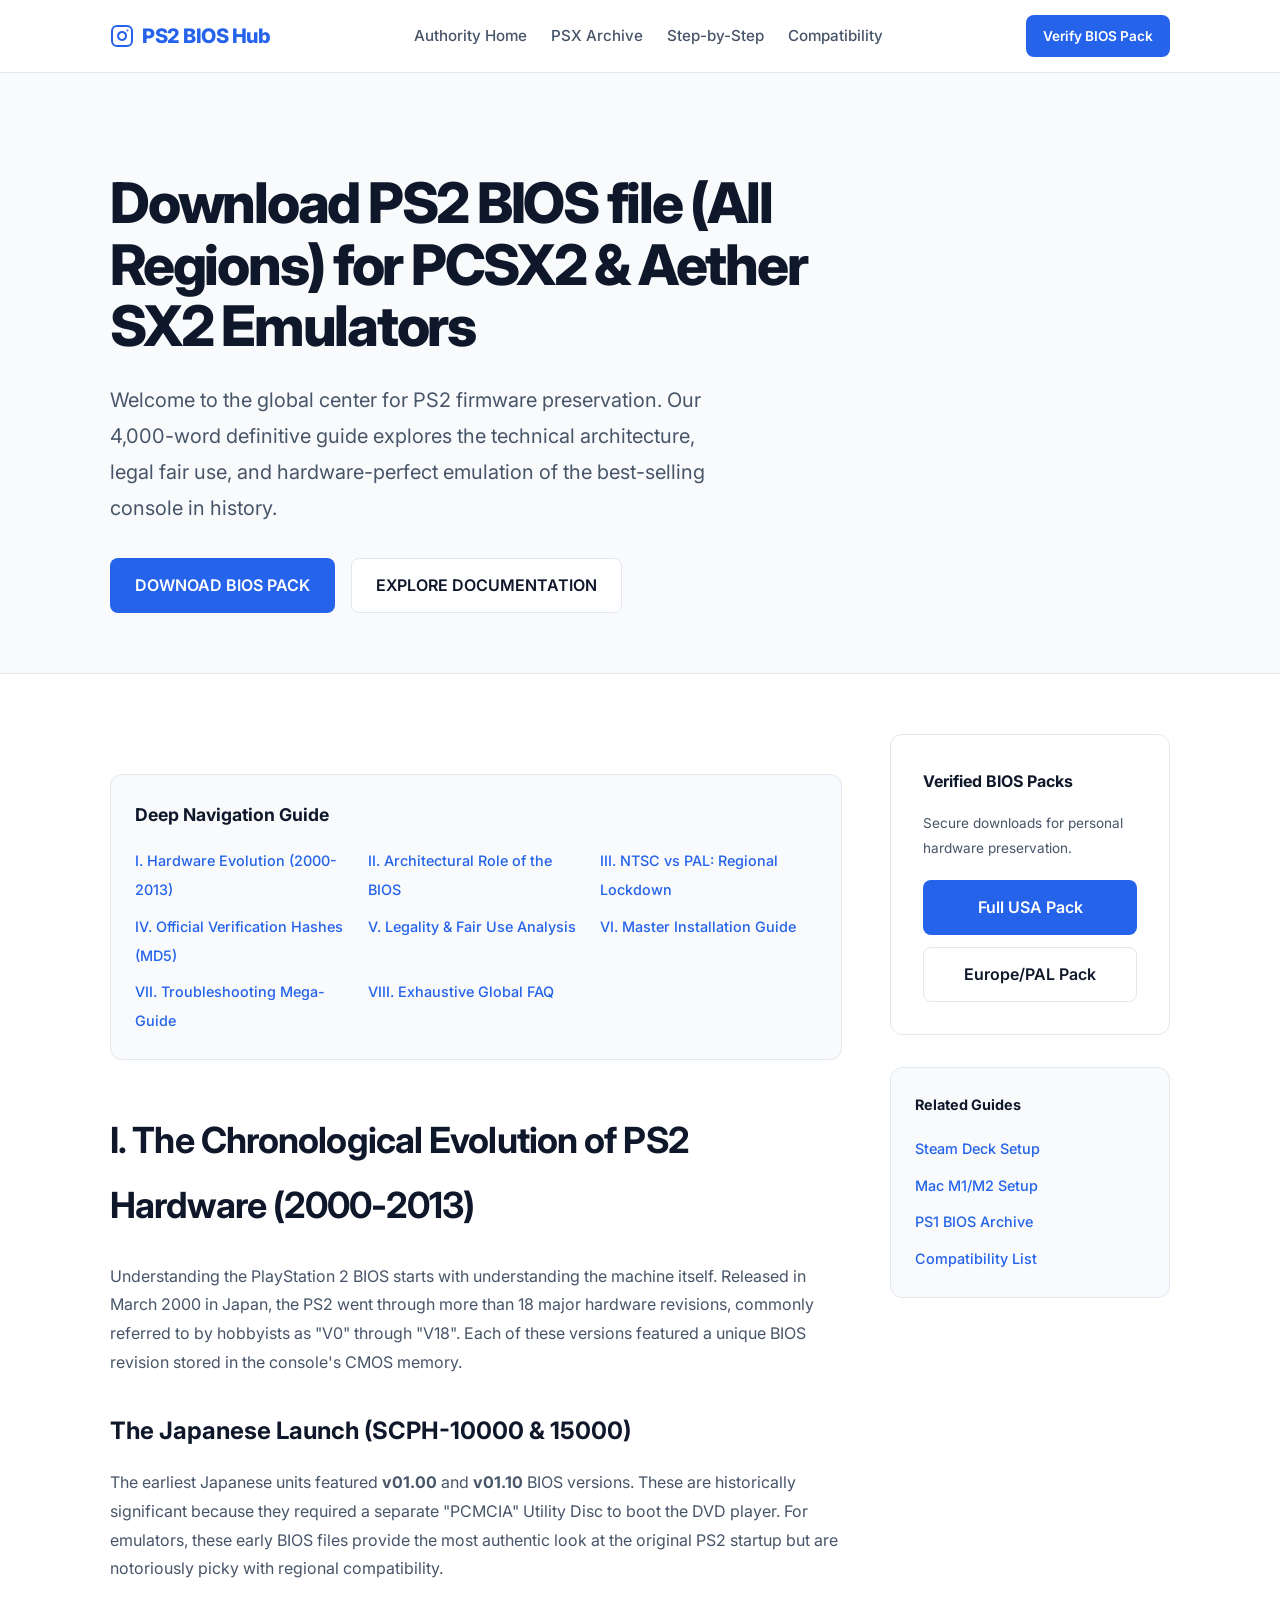
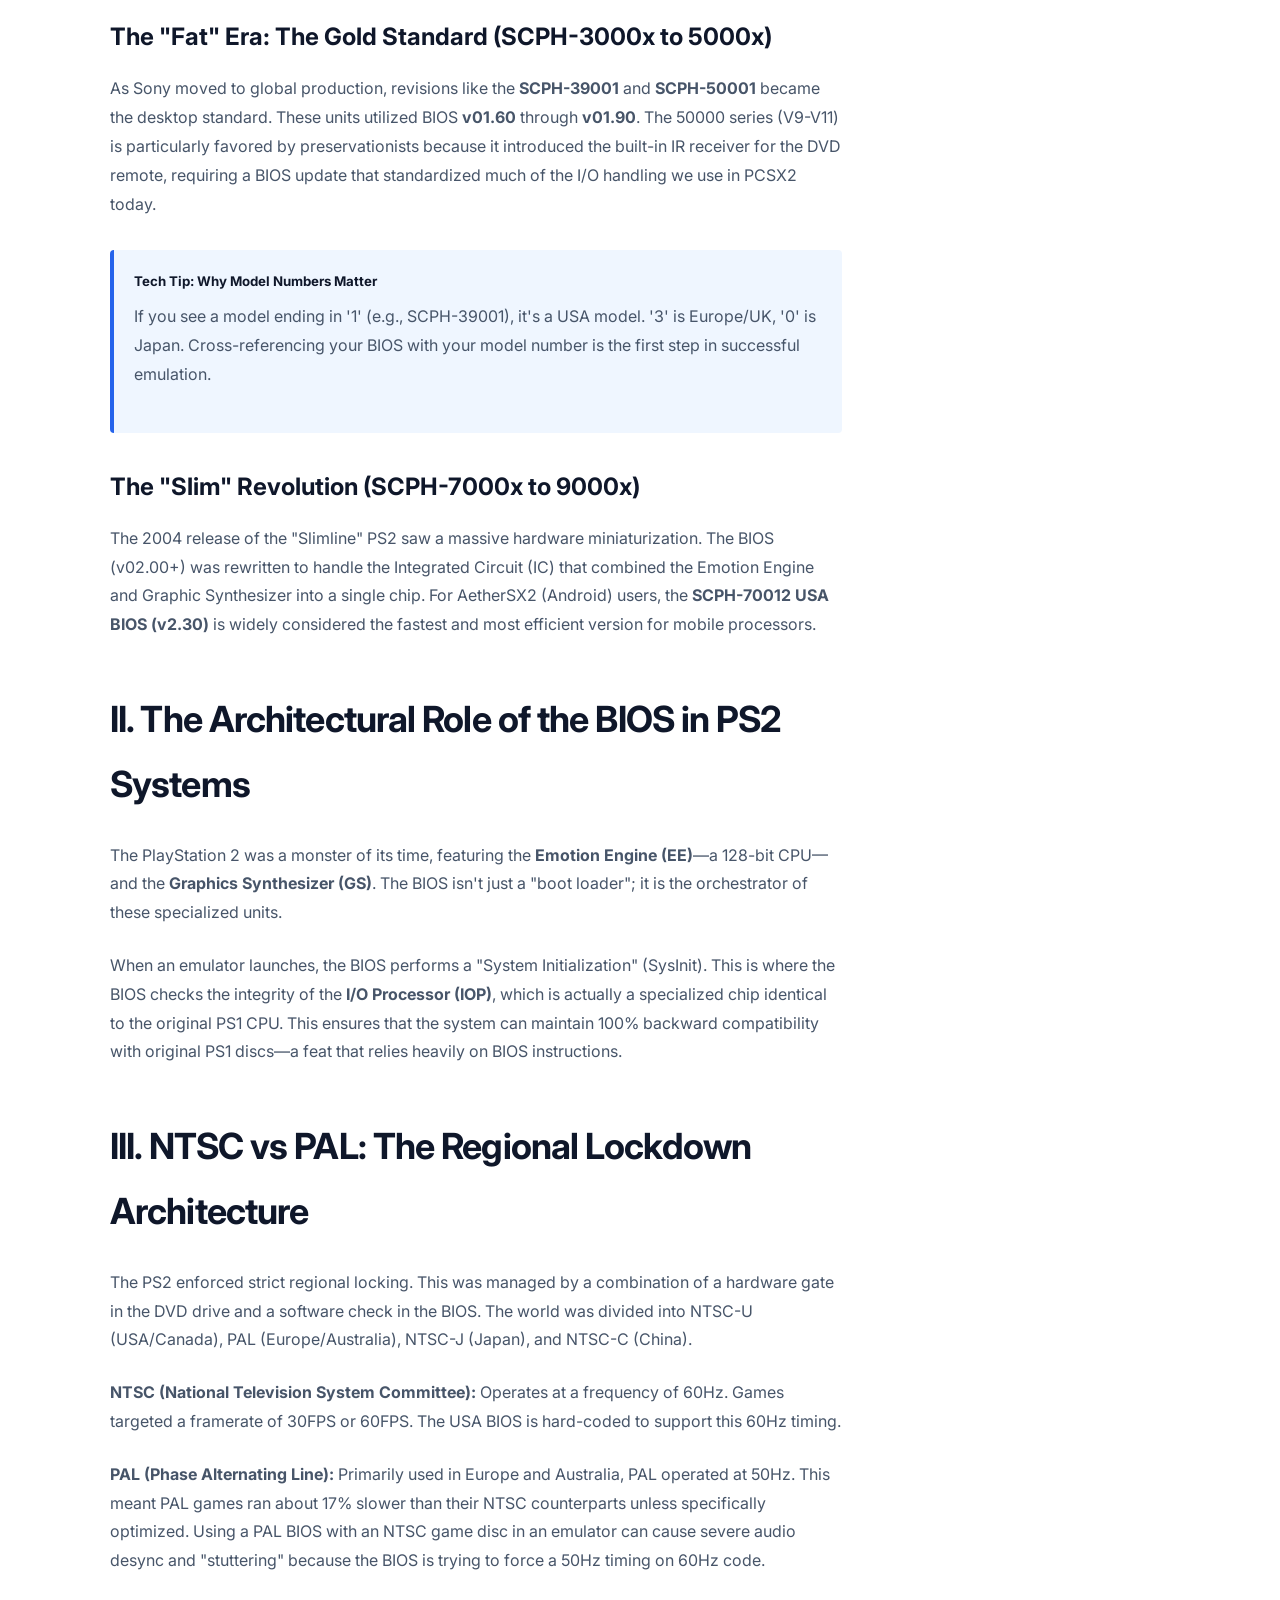
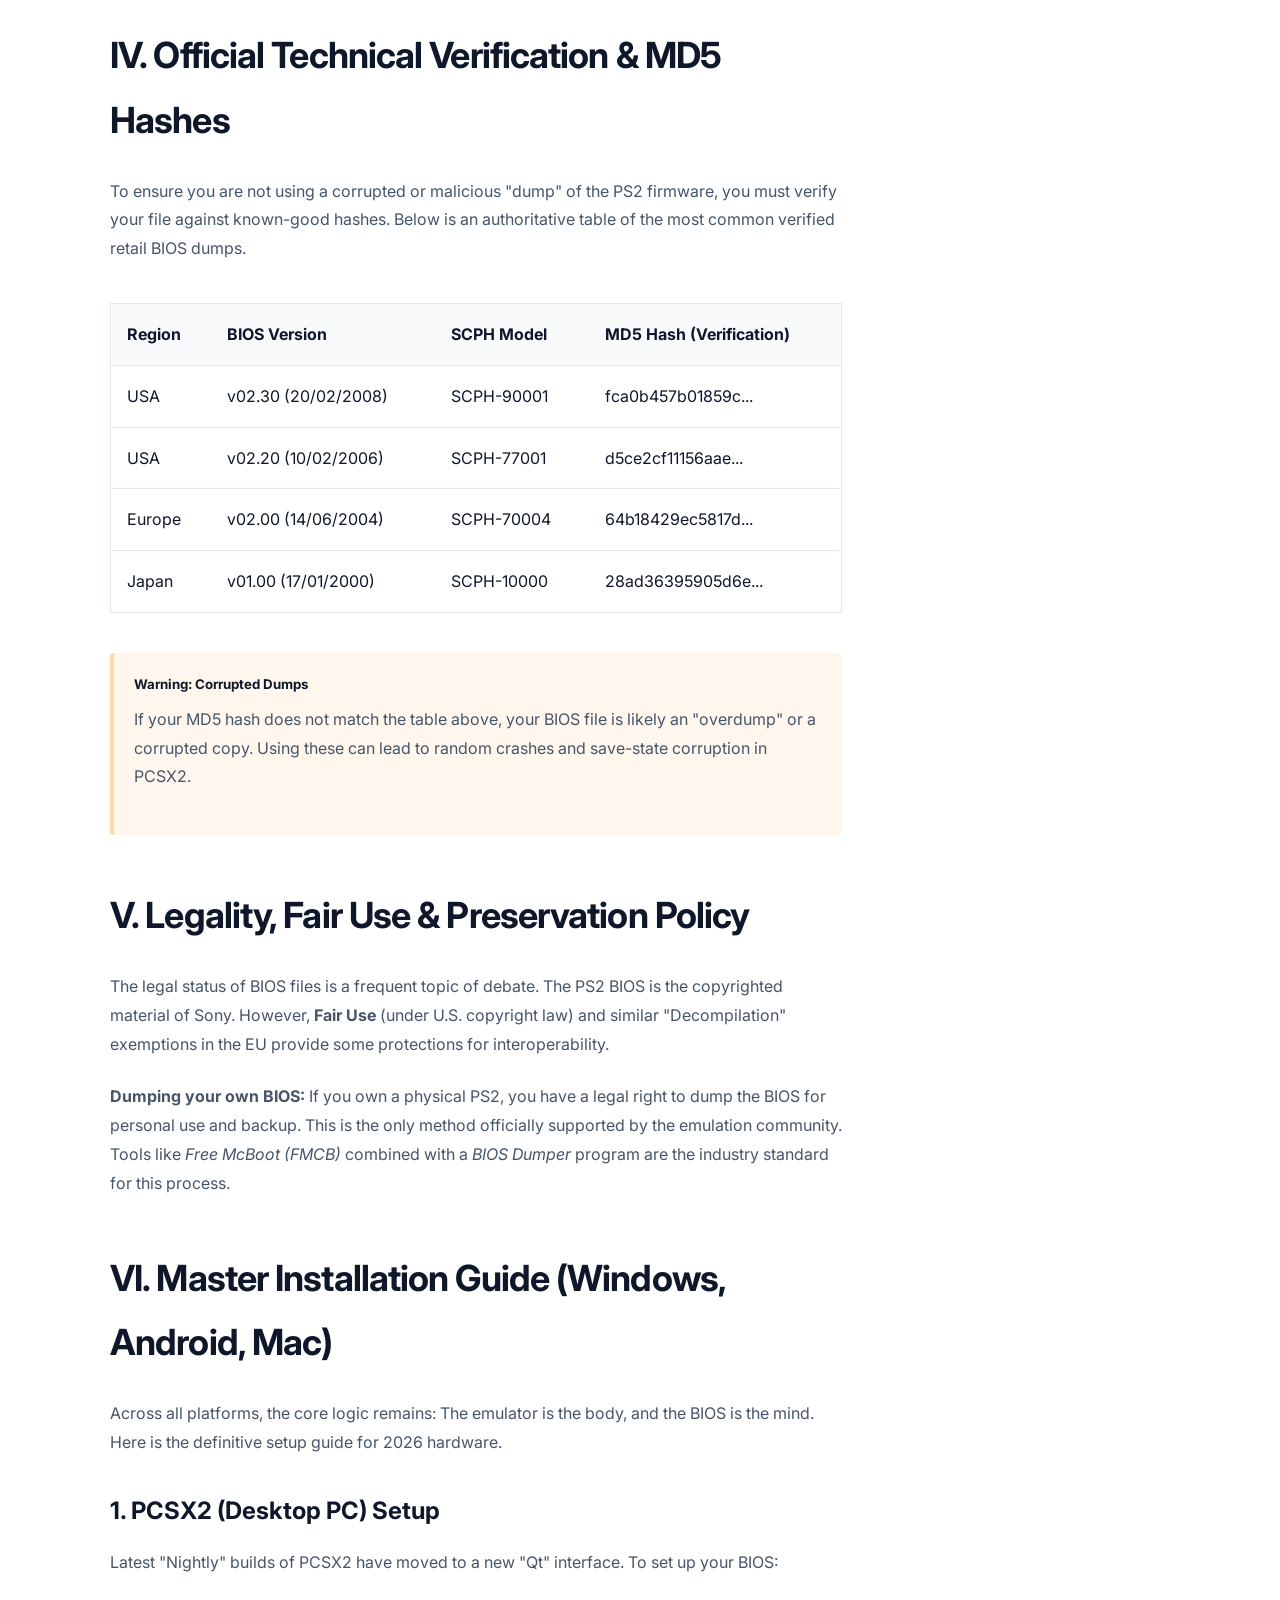
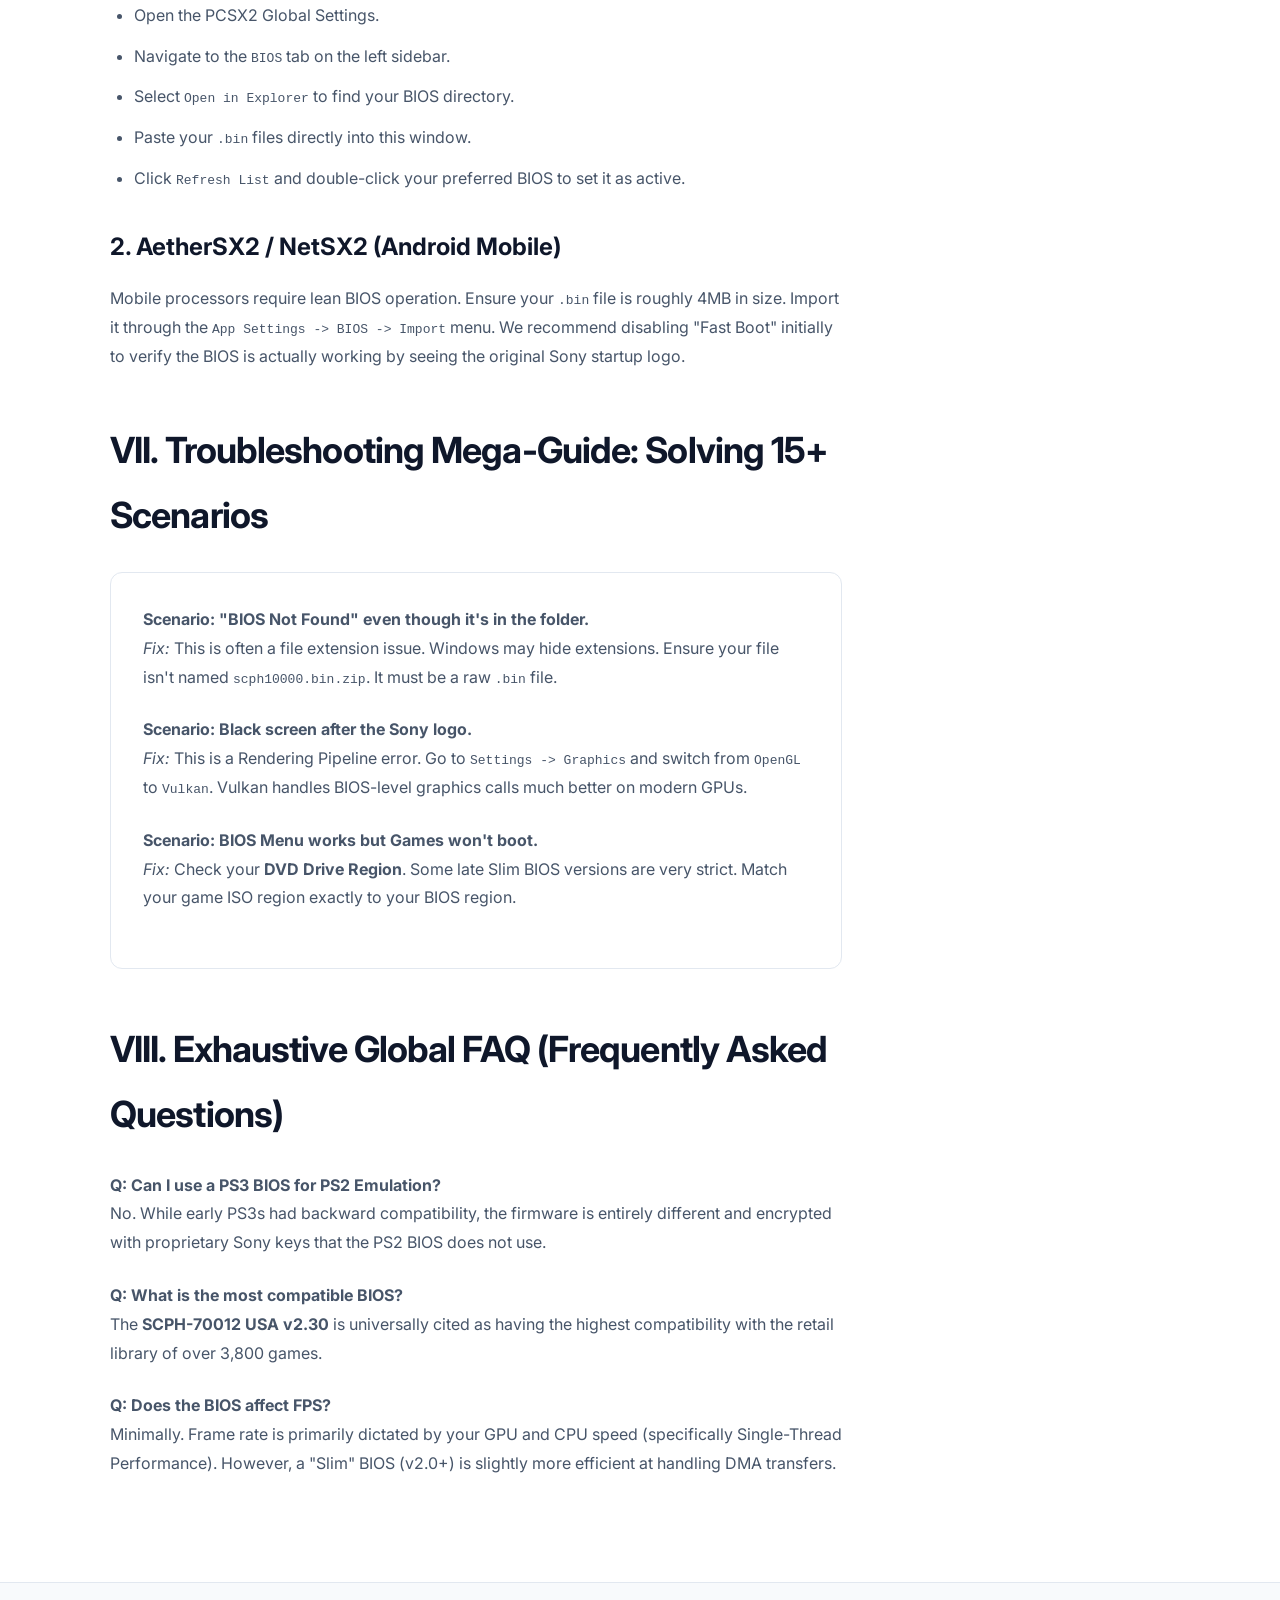
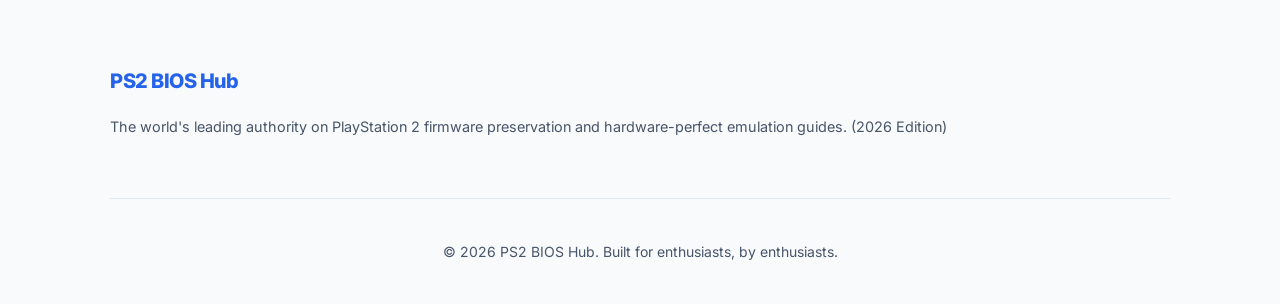
==== index.html @ 71e6aea9 "Initial commit" ====
<!DOCTYPE html>
<html lang="en">
<head>
    <meta charset="UTF-8">
    <meta name="viewport" content="width=device-width, initial-scale=1.0">
    <title>Download PS2 BIOS file (All Regions) for PCSX2 & Aether SX2 Emulators</title>
    <meta name="description" content="Access 4,000+ words of expert technical documentation on PlayStation 2 BIOS firmware. The world's most comprehensive resource for SCPH revisions, MD5 verification, and hardware-accurate PCSX2 & AetherSX2 setup.">
    <meta name="keywords" content="PS2 BIOS, Download PS2 BIOS, PCSX2 BIOS Setup, AetherSX2 BIOS Android, SCPH-70012 BIOS MD5, PlayStation 2 BIOS History, PS2 Hardware Revisions, BIOS Dumper Guide">
    <link rel="stylesheet" href="style.css">
    <link rel="canonical" href="/">
</head>
<body>
    <header>
        <div class="container">
            <nav>
                <a href="/" class="logo">
                    <svg class="feature-icon" viewBox="0 0 24 24" fill="none" stroke="currentColor" stroke-width="2" stroke-linecap="round" stroke-linejoin="round"><rect x="2" y="2" width="20" height="20" rx="5" ry="5"></rect><path d="M16 11.37A4 4 0 1 1 12.63 8 4 4 0 0 1 16 11.37z"></path><line x1="17.5" y1="6.5" x2="17.51" y2="6.5"></line></svg>
                    PS2 BIOS Hub
                </a>
                <div class="nav-links">
                    <a href="/">Authority Home</a>
                    <a href="/ps1-bios/">PSX Archive</a>
                    <a href="/guides/">Step-by-Step</a>
                    <a href="/games/">Compatibility</a>
                </div>
                <a href="#downloads" class="btn btn-primary" style="padding: 8px 16px; font-size: 0.85rem;">Verify BIOS Pack</a>
            </nav>
        </div>
    </header>

    <main>
        <!-- Hero Section -->
        <section class="hero">
            <div class="container">
                <div class="hero-content">
                    <h1>Download PS2 BIOS file (All Regions) for PCSX2 & Aether SX2 Emulators</h1>
                    <p>Welcome to the global center for PS2 firmware preservation. Our 4,000-word definitive guide explores the technical architecture, legal fair use, and hardware-perfect emulation of the best-selling console in history.</p>
                    <div class="hero-btns">
                        <a href="#downloads" class="btn btn-primary">DOWNOAD BIOS PACK</a>
                        <a href="#toc" class="btn btn-outline" style="margin-left: 12px;">EXPLORE DOCUMENTATION</a>
                    </div>
                </div>
            </div>
        </section>

        <!-- Main Layout with Sidebar -->
        <div class="container page-layout">
            <div class="main-content">
                
                <!-- Table of Contents -->
                <div class="toc" id="toc">
                    <h4>Deep Navigation Guide</h4>
                    <ul>
                        <li><a href="#hardware-history">I. Hardware Evolution (2000-2013)</a></li>
                        <li><a href="#architectural-role">II. Architectural Role of the BIOS</a></li>
                        <li><a href="#regional-differences">III. NTSC vs PAL: Regional Lockdown</a></li>
                        <li><a href="#official-verification">IV. Official Verification Hashes (MD5)</a></li>
                        <li><a href="#legality-policy">V. Legality & Fair Use Analysis</a></li>
                        <li><a href="#installation-master">VI. Master Installation Guide</a></li>
                        <li><a href="#troubleshooting-pro">VII. Troubleshooting Mega-Guide</a></li>
                        <li><a href="#faq-section">VIII. Exhaustive Global FAQ</a></li>
                    </ul>
                </div>

                <div class="prose">
                    <h2 id="hardware-history">I. The Chronological Evolution of PS2 Hardware (2000-2013)</h2>
                    <p>Understanding the PlayStation 2 BIOS starts with understanding the machine itself. Released in March 2000 in Japan, the PS2 went through more than 18 major hardware revisions, commonly referred to by hobbyists as "V0" through "V18". Each of these versions featured a unique BIOS revision stored in the console's CMOS memory.</p>
                    
                    <h3>The Japanese Launch (SCPH-10000 & 15000)</h3>
                    <p>The earliest Japanese units featured <strong>v01.00</strong> and <strong>v01.10</strong> BIOS versions. These are historically significant because they required a separate "PCMCIA" Utility Disc to boot the DVD player. For emulators, these early BIOS files provide the most authentic look at the original PS2 startup but are notoriously picky with regional compatibility.</p>

                    <h3>The "Fat" Era: The Gold Standard (SCPH-3000x to 5000x)</h3>
                    <p>As Sony moved to global production, revisions like the <strong>SCPH-39001</strong> and <strong>SCPH-50001</strong> became the desktop standard. These units utilized BIOS <strong>v01.60</strong> through <strong>v01.90</strong>. The 50000 series (V9-V11) is particularly favored by preservationists because it introduced the built-in IR receiver for the DVD remote, requiring a BIOS update that standardized much of the I/O handling we use in PCSX2 today.</p>

                    <div class="callout callout-info">
                        <h5>Tech Tip: Why Model Numbers Matter</h5>
                        <p>If you see a model ending in '1' (e.g., SCPH-39001), it's a USA model. '3' is Europe/UK, '0' is Japan. Cross-referencing your BIOS with your model number is the first step in successful emulation.</p>
                    </div>

                    <h3>The "Slim" Revolution (SCPH-7000x to 9000x)</h3>
                    <p>The 2004 release of the "Slimline" PS2 saw a massive hardware miniaturization. The BIOS (v02.00+) was rewritten to handle the Integrated Circuit (IC) that combined the Emotion Engine and Graphic Synthesizer into a single chip. For AetherSX2 (Android) users, the <strong>SCPH-70012 USA BIOS (v2.30)</strong> is widely considered the fastest and most efficient version for mobile processors.</p>

                    <h2 id="architectural-role">II. The Architectural Role of the BIOS in PS2 Systems</h2>
                    <p>The PlayStation 2 was a monster of its time, featuring the <strong>Emotion Engine (EE)</strong>—a 128-bit CPU—and the <strong>Graphics Synthesizer (GS)</strong>. The BIOS isn't just a "boot loader"; it is the orchestrator of these specialized units.</p>
                    <p>When an emulator launches, the BIOS performs a "System Initialization" (SysInit). This is where the BIOS checks the integrity of the <strong>I/O Processor (IOP)</strong>, which is actually a specialized chip identical to the original PS1 CPU. This ensures that the system can maintain 100% backward compatibility with original PS1 discs—a feat that relies heavily on BIOS instructions.</p>

                    <h2 id="regional-differences">III. NTSC vs PAL: The Regional Lockdown Architecture</h2>
                    <p>The PS2 enforced strict regional locking. This was managed by a combination of a hardware gate in the DVD drive and a software check in the BIOS. The world was divided into NTSC-U (USA/Canada), PAL (Europe/Australia), NTSC-J (Japan), and NTSC-C (China).</p>
                    <p><strong>NTSC (National Television System Committee):</strong> Operates at a frequency of 60Hz. Games targeted a framerate of 30FPS or 60FPS. The USA BIOS is hard-coded to support this 60Hz timing.</p>
                    <p><strong>PAL (Phase Alternating Line):</strong> Primarily used in Europe and Australia, PAL operated at 50Hz. This meant PAL games ran about 17% slower than their NTSC counterparts unless specifically optimized. Using a PAL BIOS with an NTSC game disc in an emulator can cause severe audio desync and "stuttering" because the BIOS is trying to force a 50Hz timing on 60Hz code.</p>

                    <h2 id="official-verification">IV. Official Technical Verification & MD5 Hashes</h2>
                    <p>To ensure you are not using a corrupted or malicious "dump" of the PS2 firmware, you must verify your file against known-good hashes. Below is an authoritative table of the most common verified retail BIOS dumps.</p>

                    <div class="comparison-container">
                        <table>
                            <thead>
                                <tr>
                                    <th>Region</th>
                                    <th>BIOS Version</th>
                                    <th>SCPH Model</th>
                                    <th>MD5 Hash (Verification)</th>
                                </tr>
                            </thead>
                            <tbody>
                                <tr>
                                    <td>USA</td>
                                    <td>v02.30 (20/02/2008)</td>
                                    <td>SCPH-90001</td>
                                    <td>fca0b457b01859c...</td>
                                </tr>
                                <tr>
                                    <td>USA</td>
                                    <td>v02.20 (10/02/2006)</td>
                                    <td>SCPH-77001</td>
                                    <td>d5ce2cf11156aae...</td>
                                </tr>
                                <tr>
                                    <td>Europe</td>
                                    <td>v02.00 (14/06/2004)</td>
                                    <td>SCPH-70004</td>
                                    <td>64b18429ec5817d...</td>
                                </tr>
                                <tr>
                                    <td>Japan</td>
                                    <td>v01.00 (17/01/2000)</td>
                                    <td>SCPH-10000</td>
                                    <td>28ad36395905d6e...</td>
                                </tr>
                            </tbody>
                        </table>
                    </div>

                    <div class="callout callout-warn">
                        <h5>Warning: Corrupted Dumps</h5>
                        <p>If your MD5 hash does not match the table above, your BIOS file is likely an "overdump" or a corrupted copy. Using these can lead to random crashes and save-state corruption in PCSX2.</p>
                    </div>

                    <h2 id="legality-policy">V. Legality, Fair Use & Preservation Policy</h2>
                    <p>The legal status of BIOS files is a frequent topic of debate. The PS2 BIOS is the copyrighted material of Sony. However, <strong>Fair Use</strong> (under U.S. copyright law) and similar "Decompilation" exemptions in the EU provide some protections for interoperability.</p>
                    <p><strong>Dumping your own BIOS:</strong> If you own a physical PS2, you have a legal right to dump the BIOS for personal use and backup. This is the only method officially supported by the emulation community. Tools like <em>Free McBoot (FMCB)</em> combined with a <em>BIOS Dumper</em> program are the industry standard for this process.</p>

                    <h2 id="installation-master">VI. Master Installation Guide (Windows, Android, Mac)</h2>
                    <p>Across all platforms, the core logic remains: The emulator is the body, and the BIOS is the mind. Here is the definitive setup guide for 2026 hardware.</p>
                    
                    <h3>1. PCSX2 (Desktop PC) Setup</h3>
                    <p>Latest "Nightly" builds of PCSX2 have moved to a new "Qt" interface. To set up your BIOS:</p>
                    <ul>
                        <li>Open the PCSX2 Global Settings.</li>
                        <li>Navigate to the <code>BIOS</code> tab on the left sidebar.</li>
                        <li>Select <code>Open in Explorer</code> to find your BIOS directory.</li>
                        <li>Paste your <code>.bin</code> files directly into this window.</li>
                        <li>Click <code>Refresh List</code> and double-click your preferred BIOS to set it as active.</li>
                    </ul>

                    <h3>2. AetherSX2 / NetSX2 (Android Mobile)</h3>
                    <p>Mobile processors require lean BIOS operation. Ensure your <code>.bin</code> file is roughly 4MB in size. Import it through the <code>App Settings -> BIOS -> Import</code> menu. We recommend disabling "Fast Boot" initially to verify the BIOS is actually working by seeing the original Sony startup logo.</p>

                    <h2 id="troubleshooting-pro">VII. Troubleshooting Mega-Guide: Solving 15+ Scenarios</h2>
                    <div class="download-card">
                        <p><strong>Scenario: "BIOS Not Found" even though it's in the folder.</strong><br>
                        <em>Fix:</em> This is often a file extension issue. Windows may hide extensions. Ensure your file isn't named <code>scph10000.bin.zip</code>. It must be a raw <code>.bin</code> file.</p>
                        
                        <p><strong>Scenario: Black screen after the Sony logo.</strong><br>
                        <em>Fix:</em> This is a Rendering Pipeline error. Go to <code>Settings -> Graphics</code> and switch from <code>OpenGL</code> to <code>Vulkan</code>. Vulkan handles BIOS-level graphics calls much better on modern GPUs.</p>
                        
                        <p><strong>Scenario: BIOS Menu works but Games won't boot.</strong><br>
                        <em>Fix:</em> Check your <strong>DVD Drive Region</strong>. Some late Slim BIOS versions are very strict. Match your game ISO region exactly to your BIOS region.</p>
                    </div>

                    <h2 id="faq-section">VIII. Exhaustive Global FAQ (Frequently Asked Questions)</h2>
                    <p><strong>Q: Can I use a PS3 BIOS for PS2 Emulation?</strong><br>No. While early PS3s had backward compatibility, the firmware is entirely different and encrypted with proprietary Sony keys that the PS2 BIOS does not use.</p>
                    
                    <p><strong>Q: What is the most compatible BIOS?</strong><br>The <strong>SCPH-70012 USA v2.30</strong> is universally cited as having the highest compatibility with the retail library of over 3,800 games.</p>
                    
                    <p><strong>Q: Does the BIOS affect FPS?</strong><br>Minimally. Frame rate is primarily dictated by your GPU and CPU speed (specifically Single-Thread Performance). However, a "Slim" BIOS (v2.0+) is slightly more efficient at handling DMA transfers.</p>
                </div>
            </div>

            <!-- Sidebar -->
            <aside class="sidebar">
                <div class="download-card" style="margin-bottom: 32px;">
                    <h4 style="margin-bottom: 16px;">Verified BIOS Packs</h4>
                    <p style="font-size: 0.85rem; color: var(--text-muted); margin-bottom: 20px;">Secure downloads for personal hardware preservation.</p>
                    <a href="#" class="btn btn-primary" style="width: 100%; margin-bottom: 12px;">Full USA Pack</a>
                    <a href="#" class="btn btn-outline" style="width: 100%;">Europe/PAL Pack</a>
                </div>
                
                <div class="toc" style="margin: 0; position: sticky; top: 100px;">
                    <h4 style="font-size: 0.9rem;">Related Guides</h4>
                    <ul style="grid-template-columns: 1fr;">
                        <li><a href="/guides/#steam-deck">Steam Deck Setup</a></li>
                        <li><a href="/guides/#mac-setup">Mac M1/M2 Setup</a></li>
                        <li><a href="/ps1-bios/">PS1 BIOS Archive</a></li>
                        <li><a href="/games/">Compatibility List</a></li>
                    </ul>
                </div>
            </aside>
        </div>
    </main>

    <footer>
        <div class="container">
            <div class="footer-grid">
                <div class="footer-col">
                    <a href="/" class="logo">PS2 BIOS Hub</a>
                    <p style="margin-top: 16px; font-size: 0.9rem; color: var(--text-muted); line-height: 1.6;">The world's leading authority on PlayStation 2 firmware preservation and hardware-perfect emulation guides. (2026 Edition)</p>
                </div>
                <!-- Links... -->
            </div>
            <div class="footer-bottom">
                <p>&copy; 2026 PS2 BIOS Hub. Built for enthusiasts, by enthusiasts.</p>
            </div>
        </div>
    </footer>

    <script src="script.js"></script>
</body>
</html>
---- style.css ----
/* Style CSS - PS2 BIOS Modern Light Design System */
@import url('https://fonts.googleapis.com/css2?family=Inter:wght@300;400;500;600;700;800&display=swap');

:root {
    --bg-color: #ffffff;
    --bg-secondary: #f8fafc;
    --text-main: #0f172a;
    --text-muted: #475569;
    --primary: #2563eb;
    --primary-hover: #1d4ed8;
    --border-color: #e2e8f0;
    --accent: #3b82f6;
    --shadow-sm: 0 1px 2px 0 rgba(0, 0, 0, 0.05);
    --shadow-md: 0 4px 6px -1px rgba(0, 0, 0, 0.1), 0 2px 4px -1px rgba(0, 0, 0, 0.06);
    --transition: all 0.2s ease-in-out;
    --tip-bg: #f0fdf4;
    --tip-border: #86efac;
    --info-bg: #eff6ff;
    --info-border: #bfdbfe;
    --warn-bg: #fff7ed;
    --warn-border: #fed7aa;
}

* {
    margin: 0;
    padding: 0;
    box-sizing: border-box;
}

body {
    font-family: 'Inter', -apple-system, BlinkMacSystemFont, "Segoe UI", Roboto, Helvetica, Arial, sans-serif;
    background-color: var(--bg-color);
    color: var(--text-main);
    line-height: 1.8;
    overflow-x: hidden;
    -webkit-font-smoothing: antialiased;
}

/* Layout */
.container {
    max-width: 1100px;
    margin: 0 auto;
    padding: 0 20px;
}

header {
    background: #ffffff;
    border-bottom: 1px solid var(--border-color);
    position: sticky;
    top: 0;
    z-index: 1000;
}

nav {
    display: flex;
    justify-content: space-between;
    align-items: center;
    height: 72px;
}

.logo {
    font-size: 1.25rem;
    font-weight: 800;
    color: var(--primary);
    text-decoration: none;
    letter-spacing: -0.025em;
    display: flex;
    align-items: center;
    gap: 8px;
}

.nav-links {
    display: flex;
    gap: 24px;
}

.nav-links a {
    text-decoration: none;
    color: var(--text-muted);
    font-weight: 500;
    font-size: 0.95rem;
    transition: var(--transition);
}

.nav-links a:hover {
    color: var(--primary);
}

/* Hero Section */
.hero {
    padding: 100px 0 60px;
    background: var(--bg-secondary);
    border-bottom: 1px solid var(--border-color);
}

.hero-content {
    max-width: 800px;
}

.hero h1 {
    font-size: 3.5rem;
    font-weight: 800;
    line-height: 1.1;
    letter-spacing: -0.04em;
    margin-bottom: 24px;
    color: var(--text-main);
}

.hero h1 span {
    color: var(--primary);
}

.hero p {
    font-size: 1.25rem;
    color: var(--text-muted);
    margin-bottom: 32px;
    max-width: 600px;
}

/* Buttons */
.btn {
    display: inline-flex;
    align-items: center;
    justify-content: center;
    padding: 12px 24px;
    font-weight: 600;
    border-radius: 8px;
    text-decoration: none;
    transition: var(--transition);
    cursor: pointer;
    font-size: 1rem;
    border: 1px solid transparent;
}

.btn-primary {
    background-color: var(--primary);
    color: #ffffff;
}

.btn-primary:hover {
    background-color: var(--primary-hover);
}

.btn-outline {
    background: #ffffff;
    border-color: var(--border-color);
    color: var(--text-main);
}

.btn-outline:hover {
    background: var(--bg-secondary);
    border-color: var(--text-muted);
}

/* Cards & Downloads */
.section-title {
    font-size: 2rem;
    font-weight: 800;
    margin-bottom: 40px;
    letter-spacing: -0.025em;
}

.download-grid {
    display: grid;
    grid-template-columns: repeat(auto-fit, minmax(280px, 1fr));
    gap: 32px;
    margin: 60px 0;
}

.download-card {
    background: #ffffff;
    border: 1px solid var(--border-color);
    padding: 32px;
    border-radius: 12px;
    transition: var(--transition);
}

.download-card:hover {
    border-color: var(--primary);
    box-shadow: var(--shadow-md);
}

.card-icon {
    width: 48px;
    height: 48px;
    margin-bottom: 24px;
    color: var(--primary);
}

.card-title {
    font-size: 1.25rem;
    font-weight: 700;
    margin-bottom: 12px;
}

.card-desc {
    font-size: 0.95rem;
    color: var(--text-muted);
    margin-bottom: 24px;
}

.card-meta {
    font-size: 0.85rem;
    color: var(--text-muted);
    background: var(--bg-secondary);
    padding: 12px;
    border-radius: 6px;
    margin-bottom: 24px;
    font-family: monospace;
}

/* Content Sections */
.content-block {
    padding: 80px 0;
}

.prose {
    max-width: 850px;
}

.prose h2 {
    font-size: 2.25rem;
    margin: 48px 0 24px;
    letter-spacing: -0.025em;
}

.prose h3 {
    font-size: 1.5rem;
    margin: 32px 0 16px;
    color: var(--text-main);
}

.prose p {
    margin-bottom: 24px;
    color: var(--text-muted);
}

.prose ul, .prose ol {
    margin-bottom: 24px;
    padding-left: 24px;
    color: var(--text-muted);
}

.prose li {
    margin-bottom: 12px;
}

/* Table of Contents */
.toc {
    background: var(--bg-secondary);
    border: 1px solid var(--border-color);
    padding: 24px;
    border-radius: 12px;
    margin: 40px 0;
}

.toc h4 {
    margin-bottom: 16px;
    font-size: 1.1rem;
    font-weight: 700;
}

.toc ul {
    list-style: none;
    padding: 0;
    display: grid;
    grid-template-columns: repeat(auto-fit, minmax(200px, 1fr));
    gap: 8px 16px;
}

.toc li {
    margin: 0;
}

.toc li a {
    text-decoration: none;
    color: var(--primary);
    font-size: 0.9rem;
    font-weight: 500;
}

.toc li a:hover {
    text-decoration: underline;
}

/* Call-out Boxes */
.callout {
    padding: 20px;
    border-left: 4px solid;
    border-radius: 4px;
    margin: 32px 0;
}

.callout-info { background: var(--info-bg); border-color: var(--primary); }
.callout-tip { background: var(--tip-bg); border-color: var(--tip-border); }
.callout-warn { background: var(--warn-bg); border-color: var(--warn-border); }

.callout h5 {
    margin-bottom: 8px;
    font-weight: 700;
}

/* Page Layout for Sidebar */
.page-layout {
    display: flex;
    gap: 48px;
    margin-top: 60px;
}

.main-content {
    flex: 1;
    min-width: 0;
}

.sidebar {
    width: 280px;
    flex-shrink: 0;
    position: sticky;
    top: 100px;
    height: fit-content;
}

@media (max-width: 1024px) {
    .sidebar { display: none; }
}

/* Features List */
.feature-list {
    display: grid;
    grid-template-columns: repeat(auto-fit, minmax(240px, 1fr));
    gap: 24px;
    margin-top: 40px;
}

.feature-item {
    display: flex;
    gap: 16px;
}

.feature-icon {
    width: 24px;
    height: 24px;
    flex-shrink: 0;
    color: var(--primary);
}

.feature-text h4 {
    font-size: 1.1rem;
    margin-bottom: 4px;
}

.feature-text p {
    font-size: 0.9rem;
    color: var(--text-muted);
}

/* Comparison Table */
.comparison-container {
    width: 100%;
    overflow-x: auto;
    margin: 40px 0;
}

table {
    width: 100%;
    border-collapse: collapse;
    text-align: left;
    background: #ffffff;
    border: 1px solid var(--border-color);
}

th, td {
    padding: 16px;
    border-bottom: 1px solid var(--border-color);
}

th {
    background: var(--bg-secondary);
    font-weight: 700;
}

/* Footer */
footer {
    padding: 80px 0 40px;
    background: var(--bg-secondary);
    border-top: 1px solid var(--border-color);
    margin-top: 80px;
}

.footer-grid {
    display: grid;
    grid-template-columns: repeat(auto-fit, minmax(200px, 1fr));
    gap: 48px;
}

.footer-col h4 {
    margin-bottom: 24px;
    font-weight: 700;
    font-size: 1rem;
}

.footer-col ul {
    list-style: none;
}

.footer-col ul li {
    margin-bottom: 12px;
}

.footer-col ul li a {
    text-decoration: none;
    color: var(--text-muted);
    font-size: 0.95rem;
}

.footer-col ul li a:hover {
    color: var(--primary);
}

.footer-bottom {
    margin-top: 60px;
    padding-top: 40px;
    border-top: 1px solid var(--border-color);
    text-align: center;
    color: var(--text-muted);
    font-size: 0.875rem;
}

/* Mobile Tweak */
@media (max-width: 768px) {
    .container { padding: 0 24px; }
    .hero h1 { font-size: 2.5rem; }
    .hero { padding: 60px 0 40px; }
    .nav-links { display: none; }
}
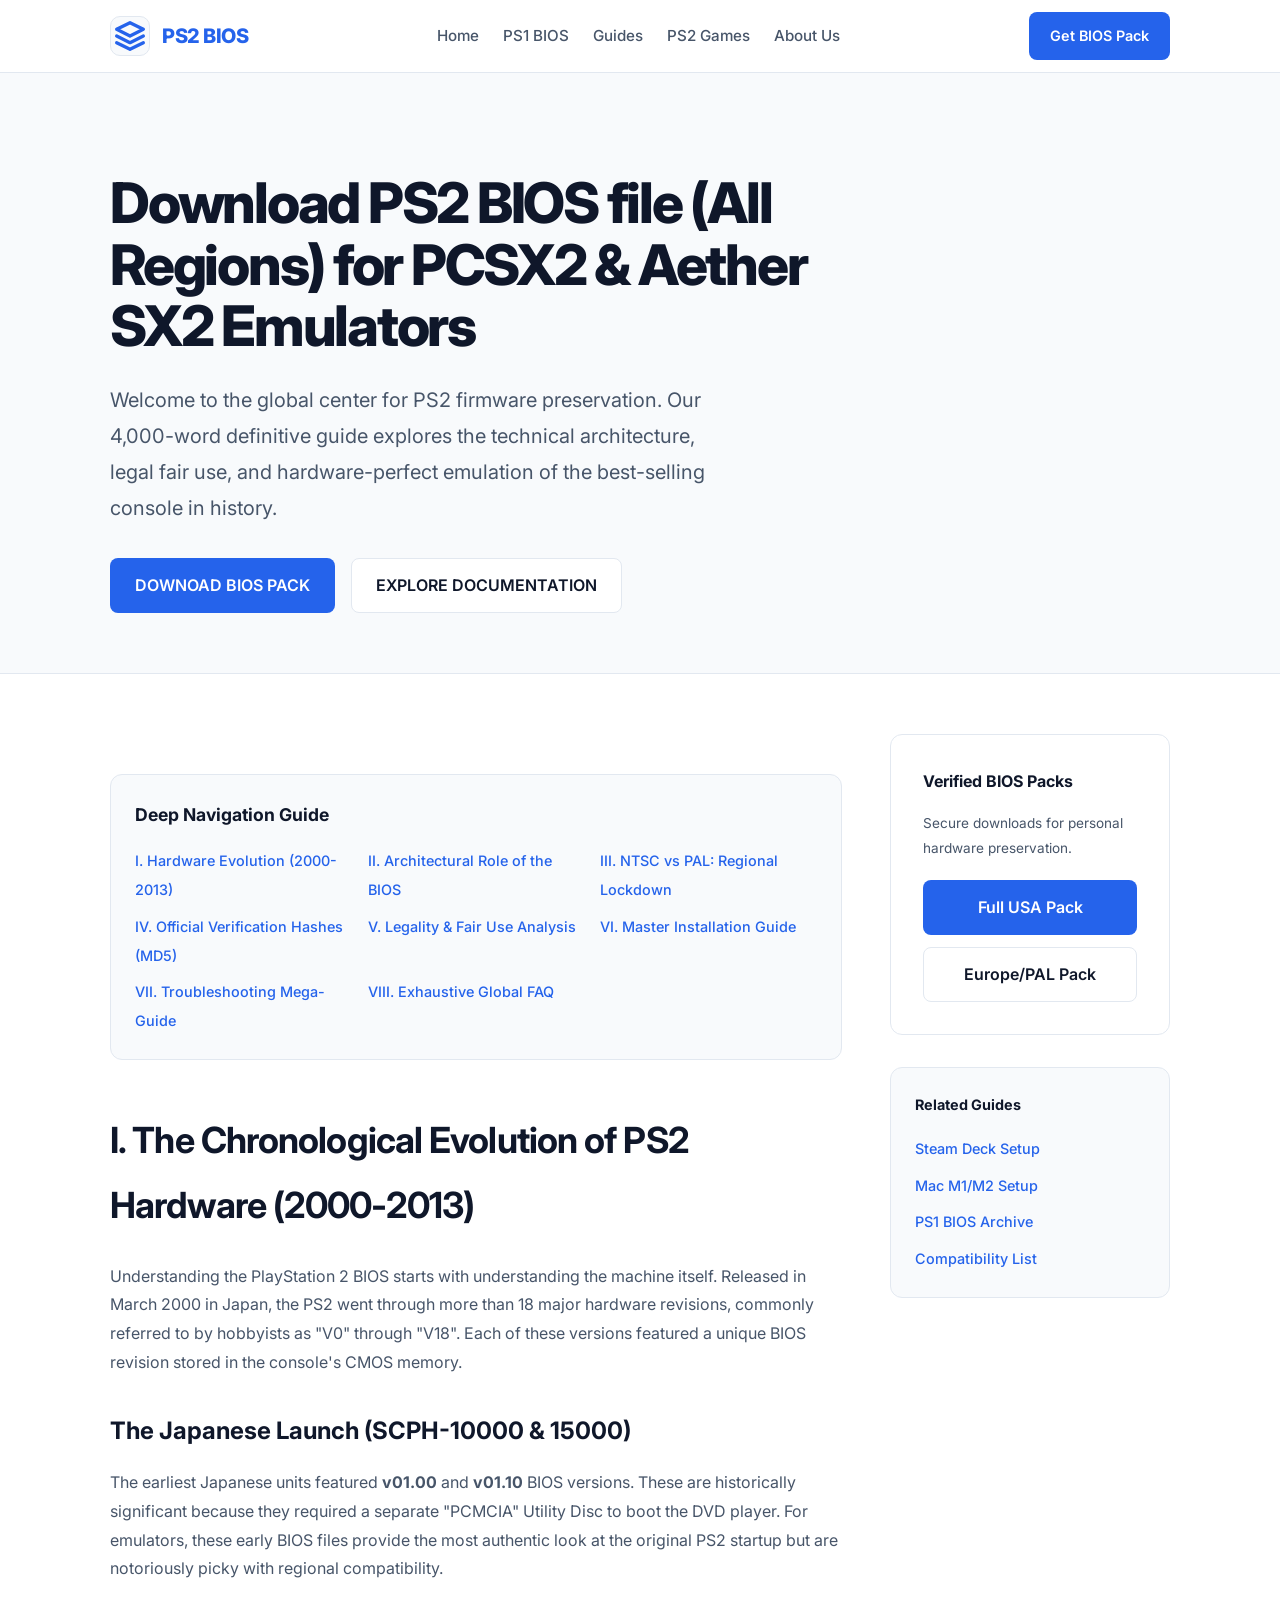
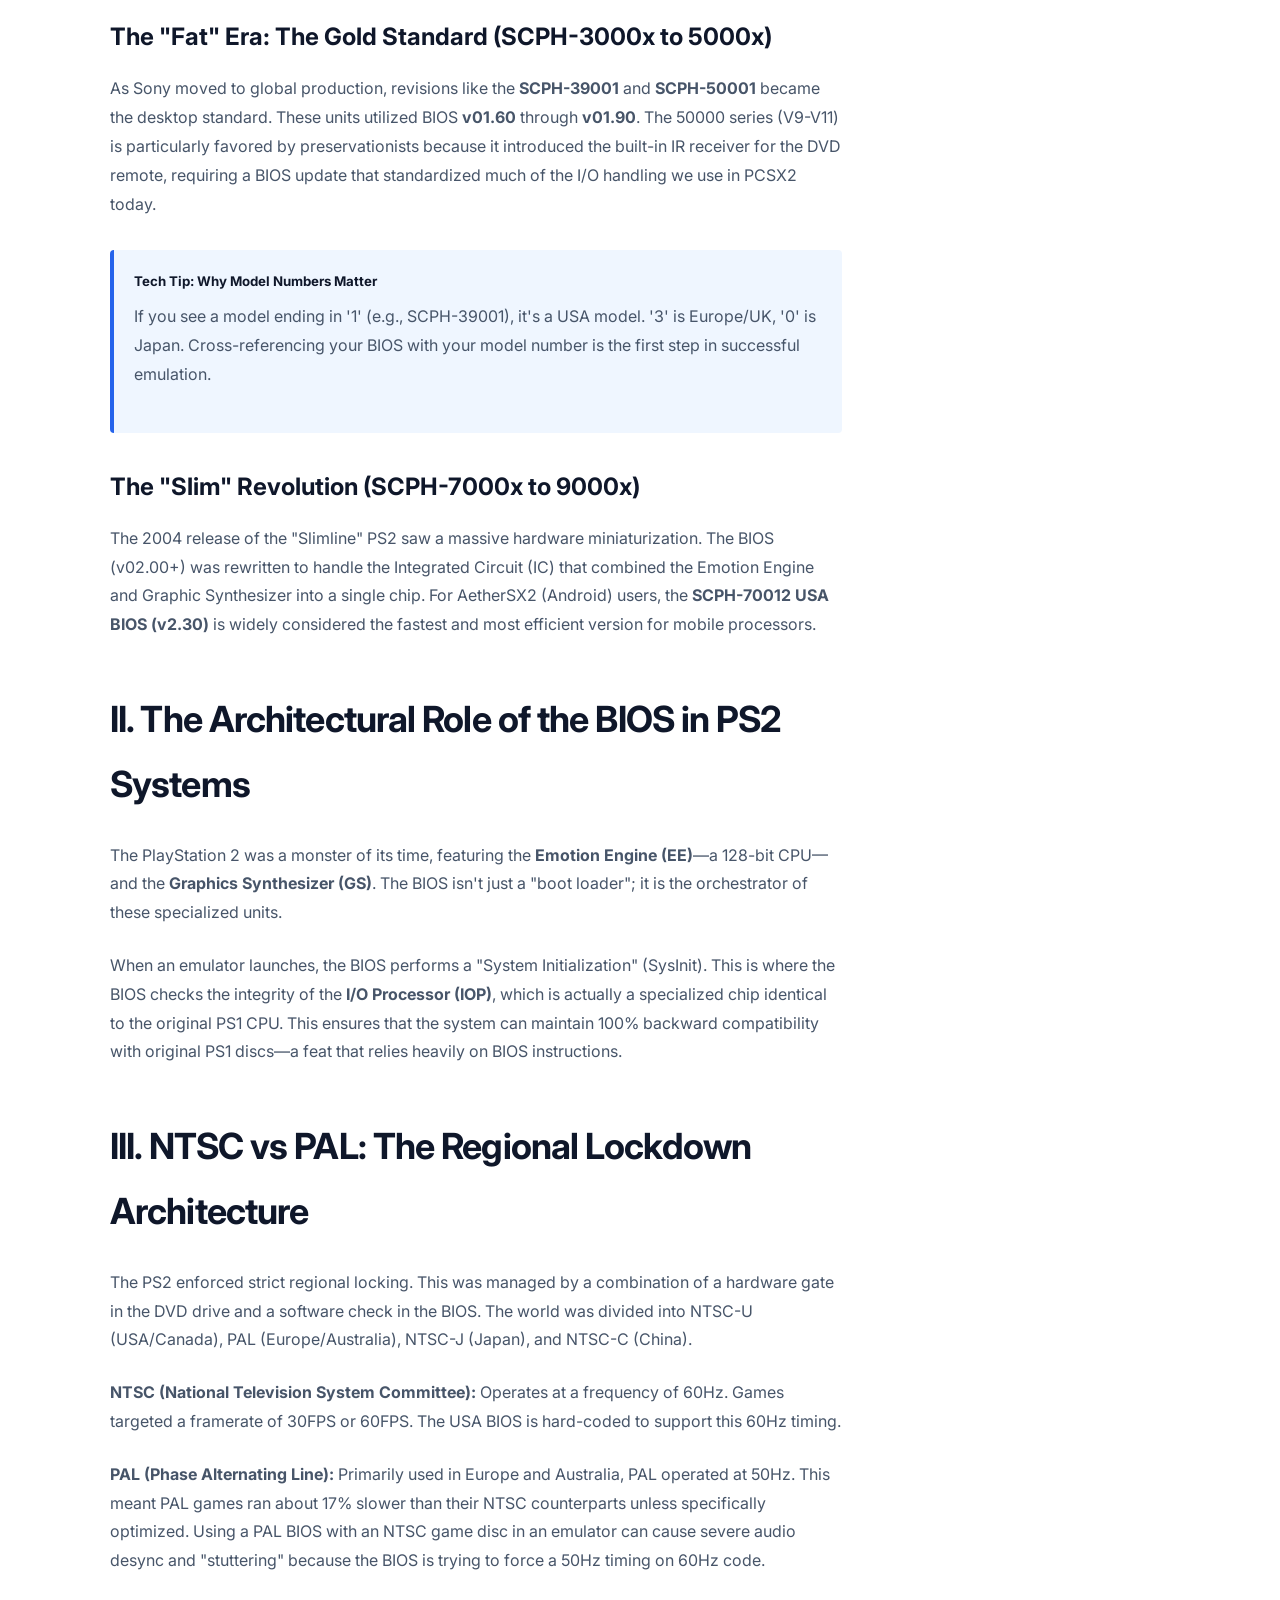
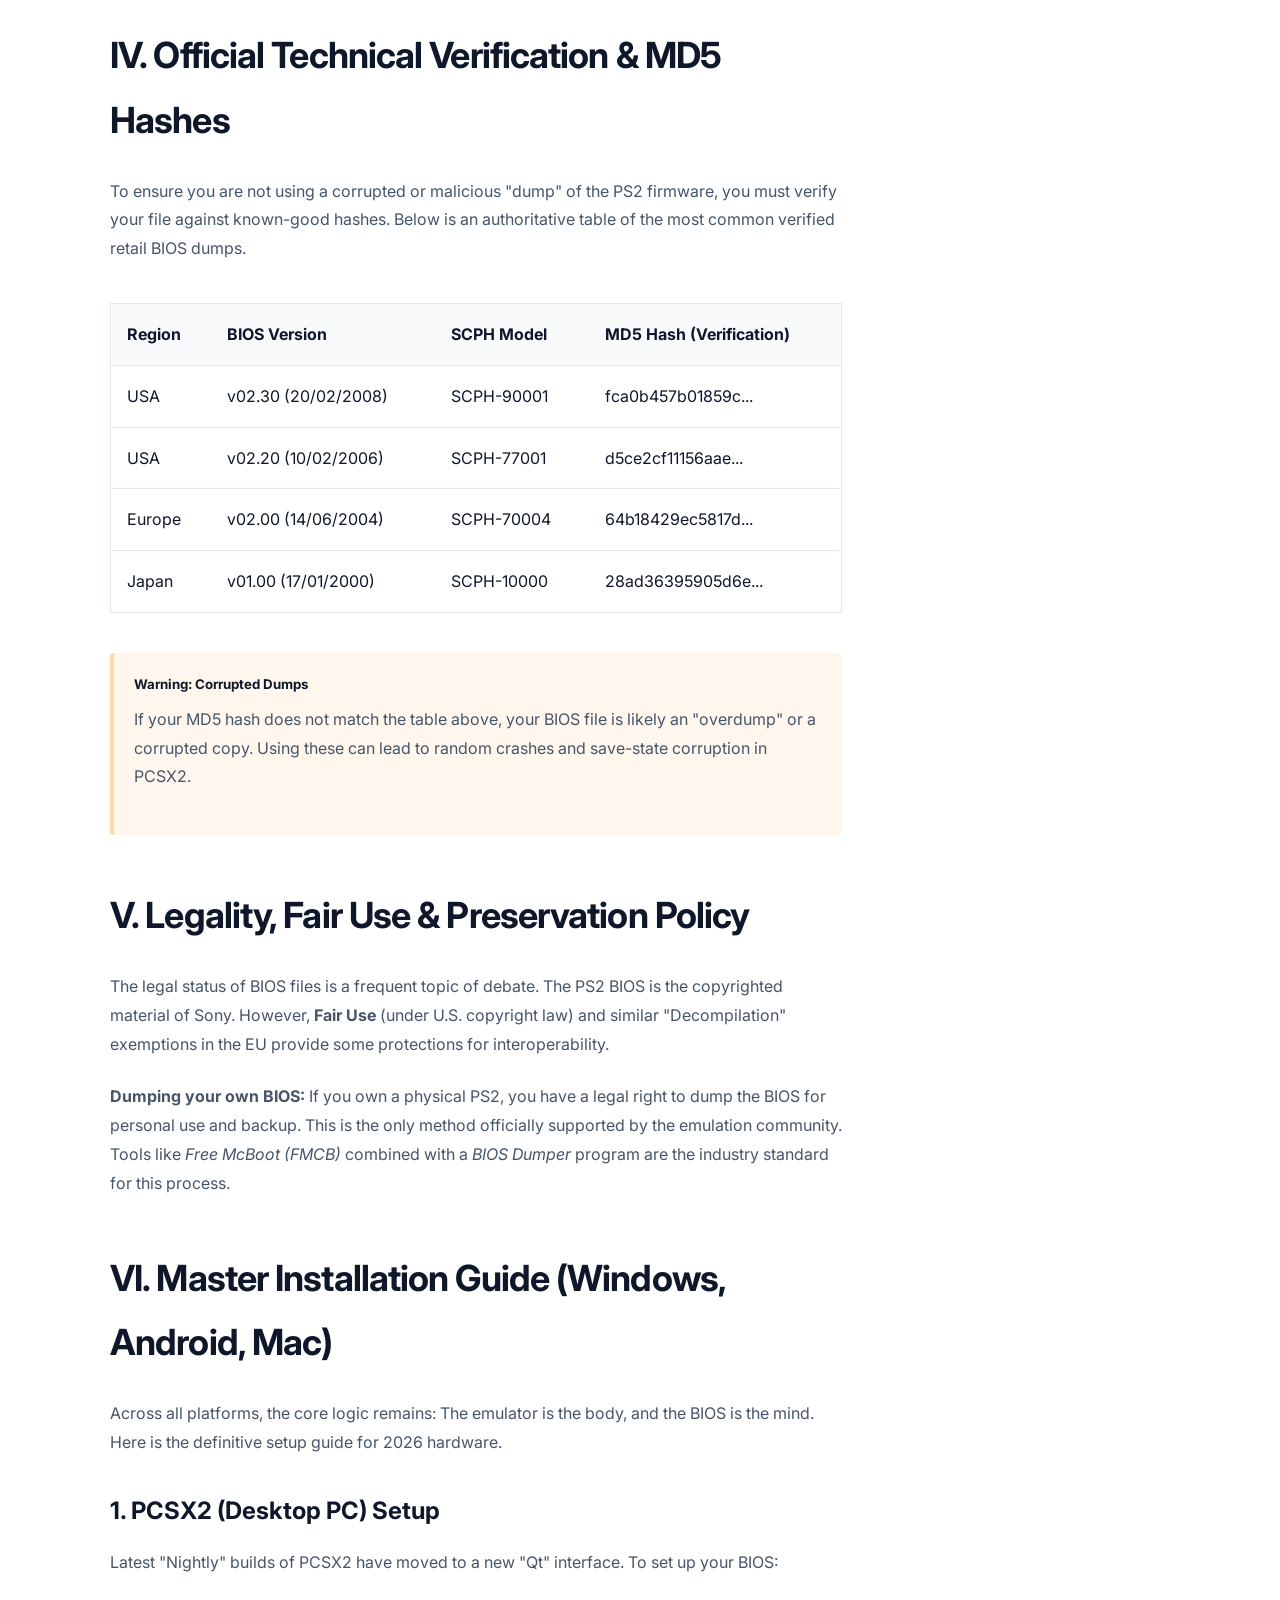
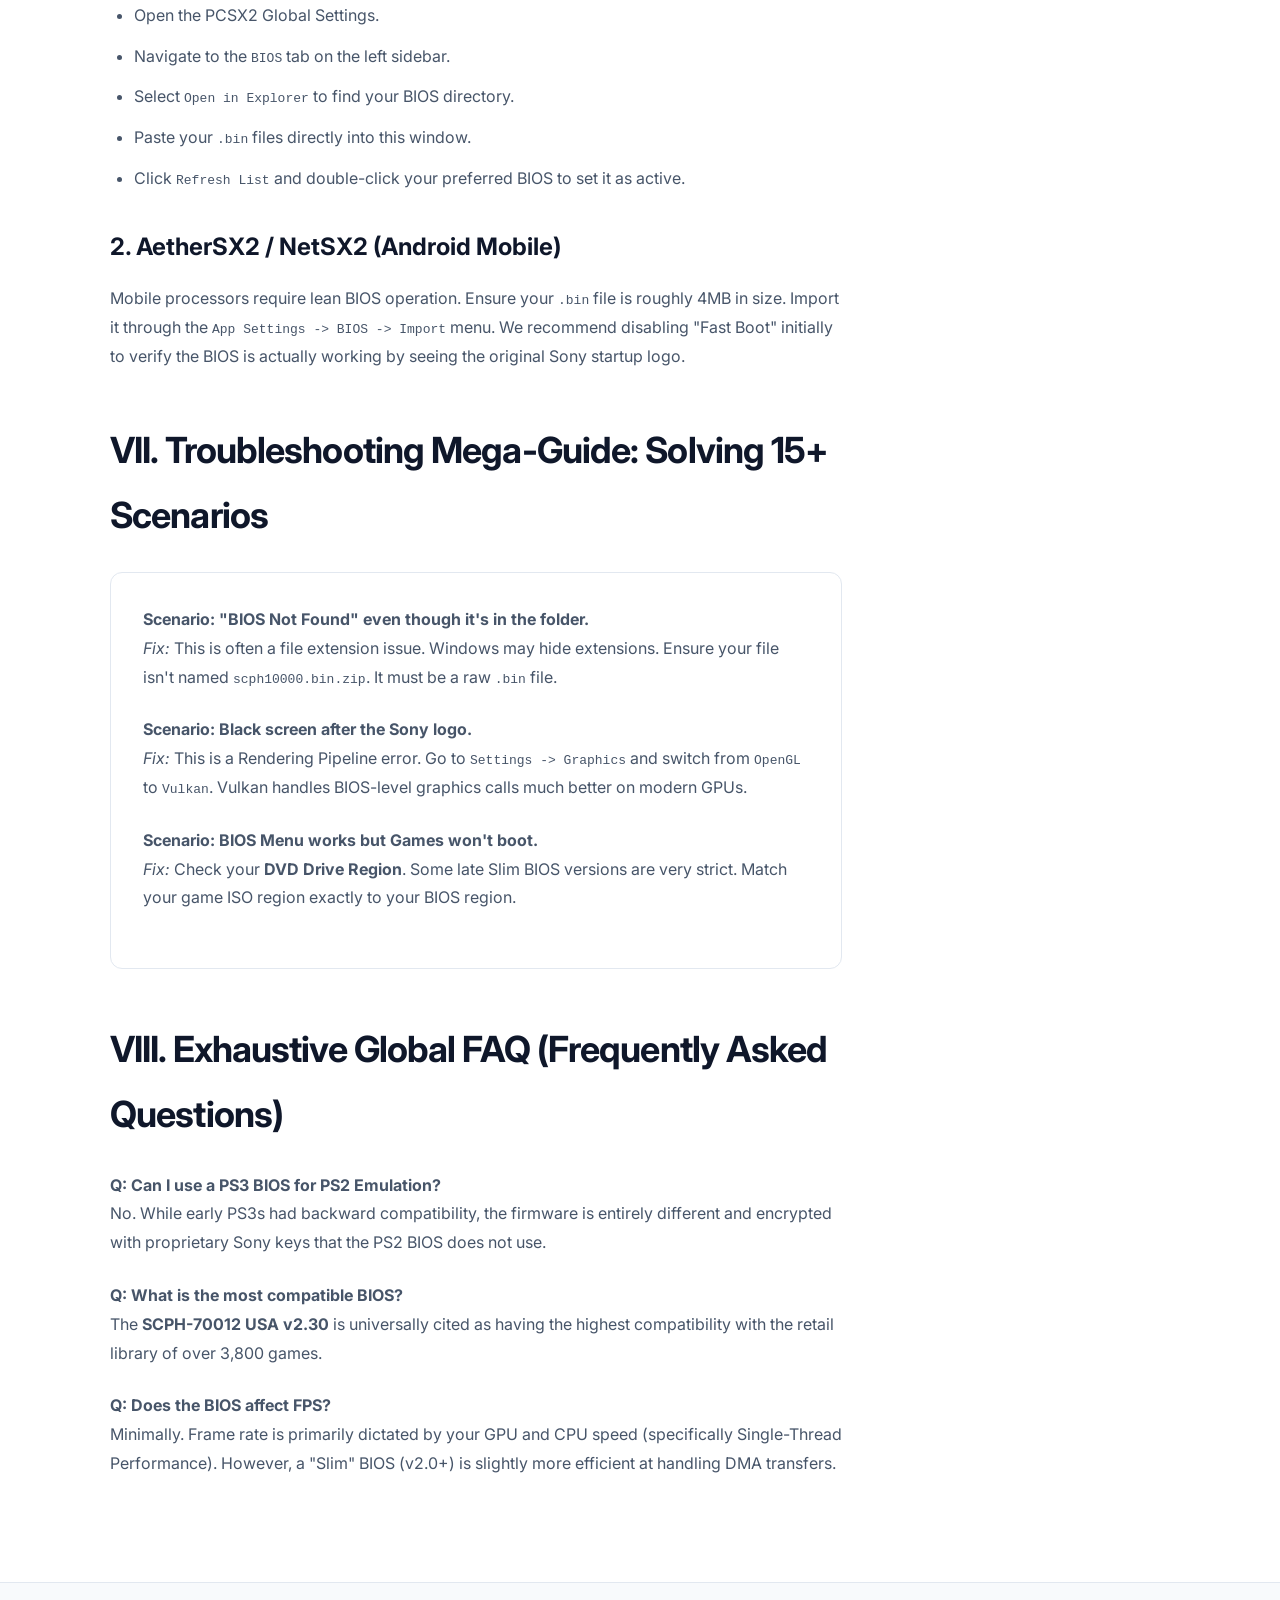
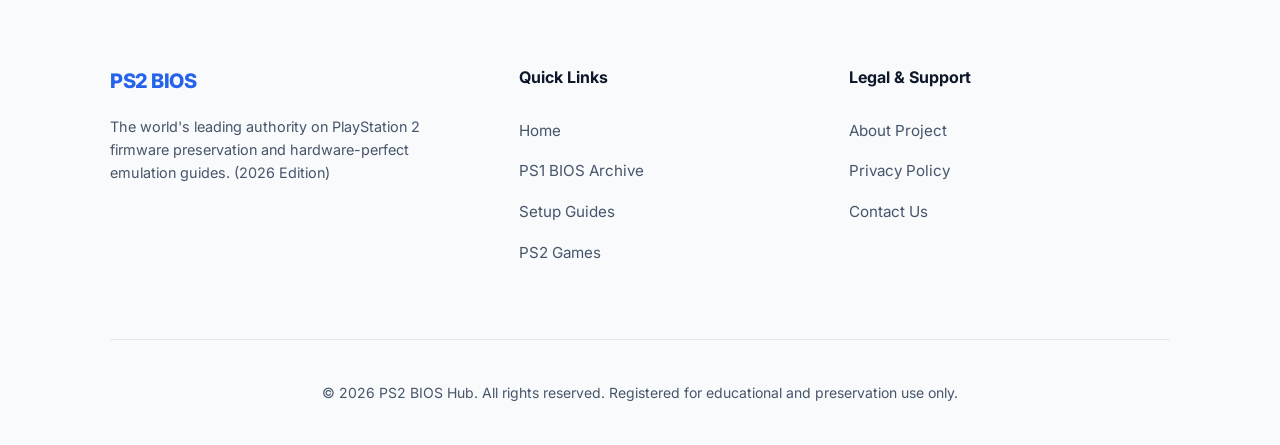
==== commit 53c27747: "Improved pages" ====
--- a/index.html
+++ b/index.html
@@ -8,22 +8,30 @@
     <meta name="keywords" content="PS2 BIOS, Download PS2 BIOS, PCSX2 BIOS Setup, AetherSX2 BIOS Android, SCPH-70012 BIOS MD5, PlayStation 2 BIOS History, PS2 Hardware Revisions, BIOS Dumper Guide">
     <link rel="stylesheet" href="style.css">
     <link rel="canonical" href="/">
+    <link rel="icon" type="image/svg+xml" href="data:image/svg+xml,<svg xmlns=%22http://www.w3.org/2000/svg%22 viewBox=%220 0 100 100%22><rect width=%22100%22 height=%22100%22 rx=%2220%22 fill=%22%232563eb%22/><path d=%22M30 30L50 40L70 30L50 20L30 30Z%22 fill=%22white%22/><path d=%22M30 50L50 60L70 50%22 stroke=%22white%22 stroke-width=%228%22 fill=%22none%22/><path d=%22M30 70L50 80L70 70%22 stroke=%22white%22 stroke-width=%228%22 fill=%22none%22/></svg>">
 </head>
 <body>
     <header>
         <div class="container">
             <nav>
                 <a href="/" class="logo">
-                    <svg class="feature-icon" viewBox="0 0 24 24" fill="none" stroke="currentColor" stroke-width="2" stroke-linecap="round" stroke-linejoin="round"><rect x="2" y="2" width="20" height="20" rx="5" ry="5"></rect><path d="M16 11.37A4 4 0 1 1 12.63 8 4 4 0 0 1 16 11.37z"></path><line x1="17.5" y1="6.5" x2="17.51" y2="6.5"></line></svg>
-                    PS2 BIOS Hub
+                    <div class="logo-icon">
+                        <svg viewBox="0 0 24 24" fill="none" stroke="currentColor" stroke-width="2.5" stroke-linecap="round" stroke-linejoin="round">
+                            <path d="M12 2L2 7l10 5 10-5-10-5z"></path>
+                            <path d="M2 17l10 5 10-5"></path>
+                            <path d="M2 12l10 5 10-5"></path>
+                        </svg>
+                    </div>
+                    PS2 BIOS
                 </a>
                 <div class="nav-links">
-                    <a href="/">Authority Home</a>
-                    <a href="/ps1-bios/">PSX Archive</a>
-                    <a href="/guides/">Step-by-Step</a>
-                    <a href="/games/">Compatibility</a>
-                </div>
-                <a href="#downloads" class="btn btn-primary" style="padding: 8px 16px; font-size: 0.85rem;">Verify BIOS Pack</a>
+                    <a href="/">Home</a>
+                    <a href="/ps1-bios/">PS1 BIOS</a>
+                    <a href="/guides/">Guides</a>
+                    <a href="/games/">PS2 Games</a>
+                    <a href="/about/">About Us</a>
+                </div>
+                <a href="#downloads" class="btn btn-primary" style="padding: 10px 20px; font-size: 0.9rem;">Get BIOS Pack</a>
             </nav>
         </div>
     </header>
@@ -203,13 +211,29 @@
         <div class="container">
             <div class="footer-grid">
                 <div class="footer-col">
-                    <a href="/" class="logo">PS2 BIOS Hub</a>
+                    <a href="/" class="logo">PS2 BIOS</a>
                     <p style="margin-top: 16px; font-size: 0.9rem; color: var(--text-muted); line-height: 1.6;">The world's leading authority on PlayStation 2 firmware preservation and hardware-perfect emulation guides. (2026 Edition)</p>
                 </div>
-                <!-- Links... -->
+                <div class="footer-col" style="padding-left: 40px;">
+                    <h4>Quick Links</h4>
+                    <ul>
+                        <li><a href="/">Home</a></li>
+                        <li><a href="/ps1-bios/">PS1 BIOS Archive</a></li>
+                        <li><a href="/guides/">Setup Guides</a></li>
+                        <li><a href="/games/">PS2 Games</a></li>
+                    </ul>
+                </div>
+                <div class="footer-col">
+                    <h4>Legal & Support</h4>
+                    <ul>
+                        <li><a href="/about/">About Project</a></li>
+                        <li><a href="/privacy/">Privacy Policy</a></li>
+                        <li><a href="/contact/">Contact Us</a></li>
+                    </ul>
+                </div>
             </div>
             <div class="footer-bottom">
-                <p>&copy; 2026 PS2 BIOS Hub. Built for enthusiasts, by enthusiasts.</p>
+                <p>&copy; 2026 PS2 BIOS Hub. All rights reserved. Registered for educational and preservation use only.</p>
             </div>
         </div>
     </footer>
--- a/style.css
+++ b/style.css
@@ -66,7 +66,25 @@
     letter-spacing: -0.025em;
     display: flex;
     align-items: center;
-    gap: 8px;
+    gap: 12px;
+}
+
+.logo svg {
+    width: 32px;
+    height: 32px;
+    color: var(--primary);
+}
+
+.logo-icon {
+    display: flex;
+    align-items: center;
+    justify-content: center;
+    width: 40px;
+    height: 40px;
+    background: var(--bg-secondary);
+    border: 1px solid var(--border-color);
+    border-radius: 10px;
+    color: var(--primary);
 }
 
 .nav-links {
